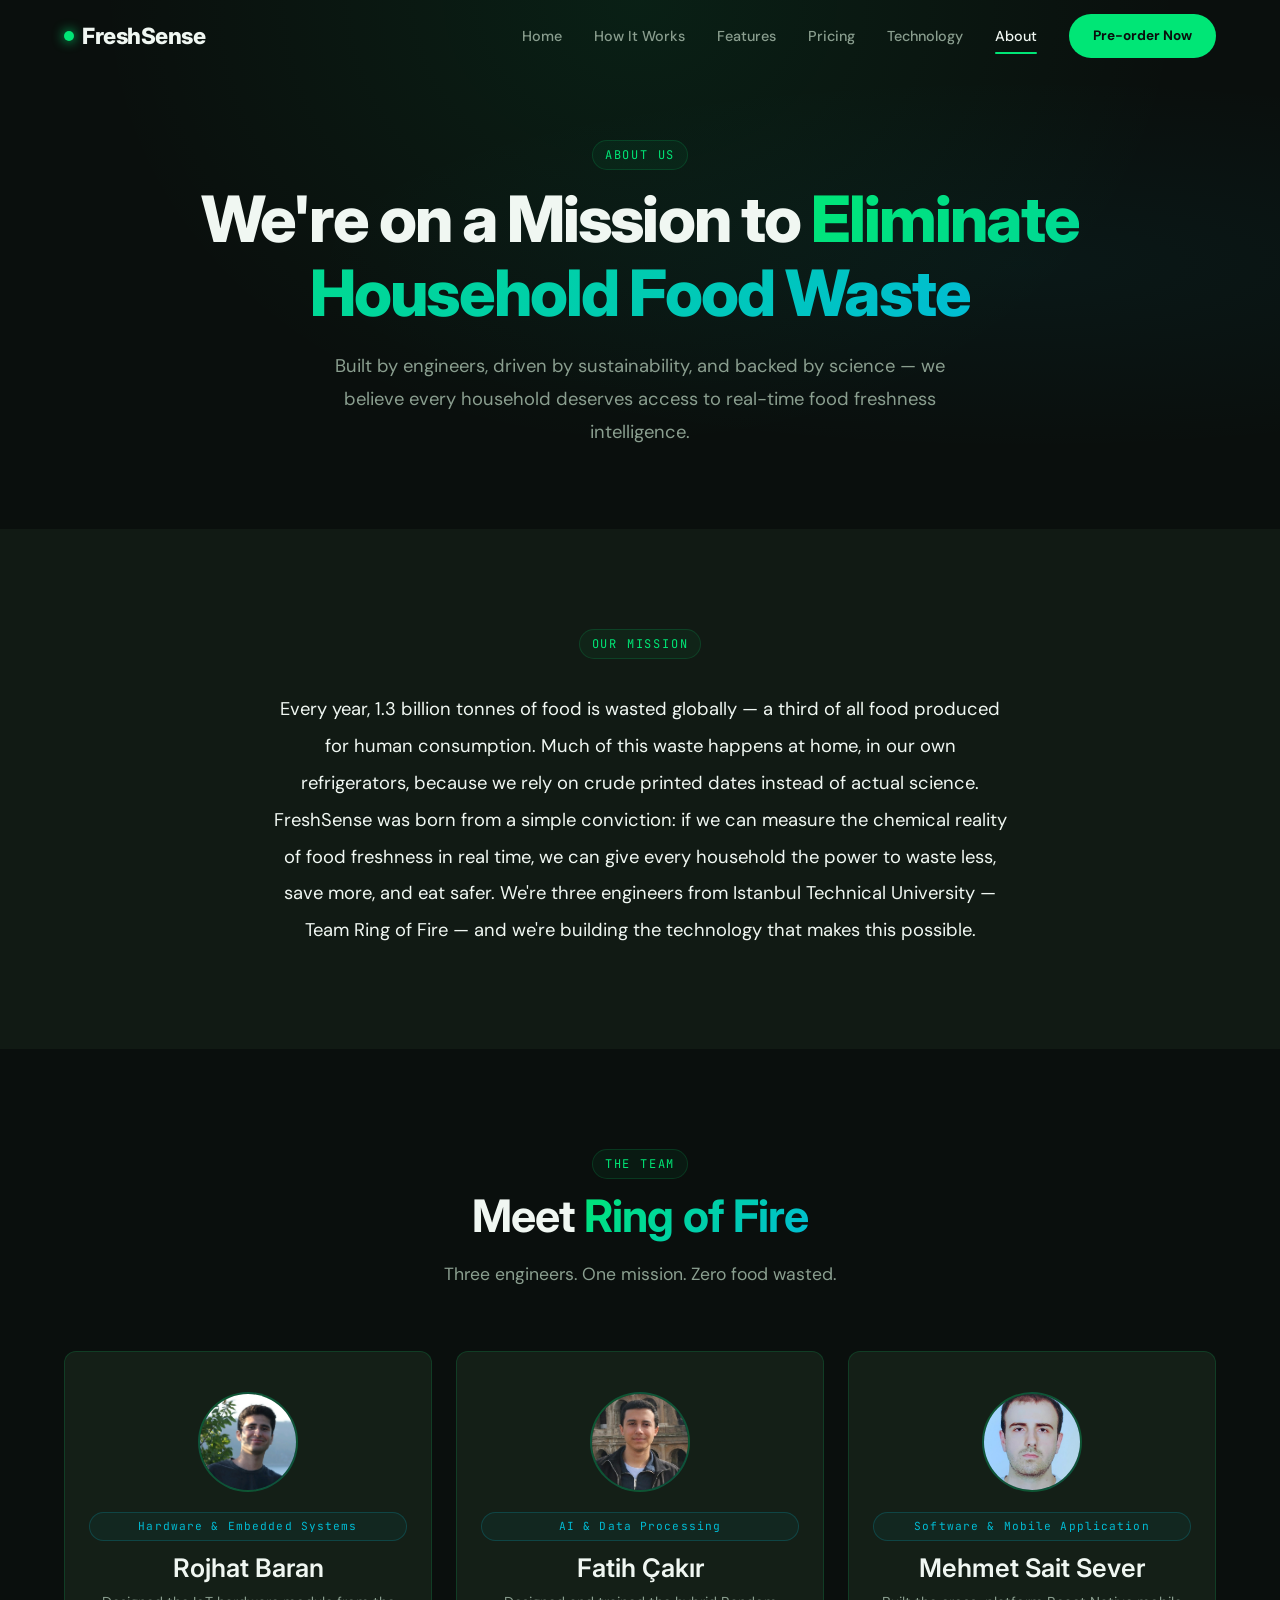
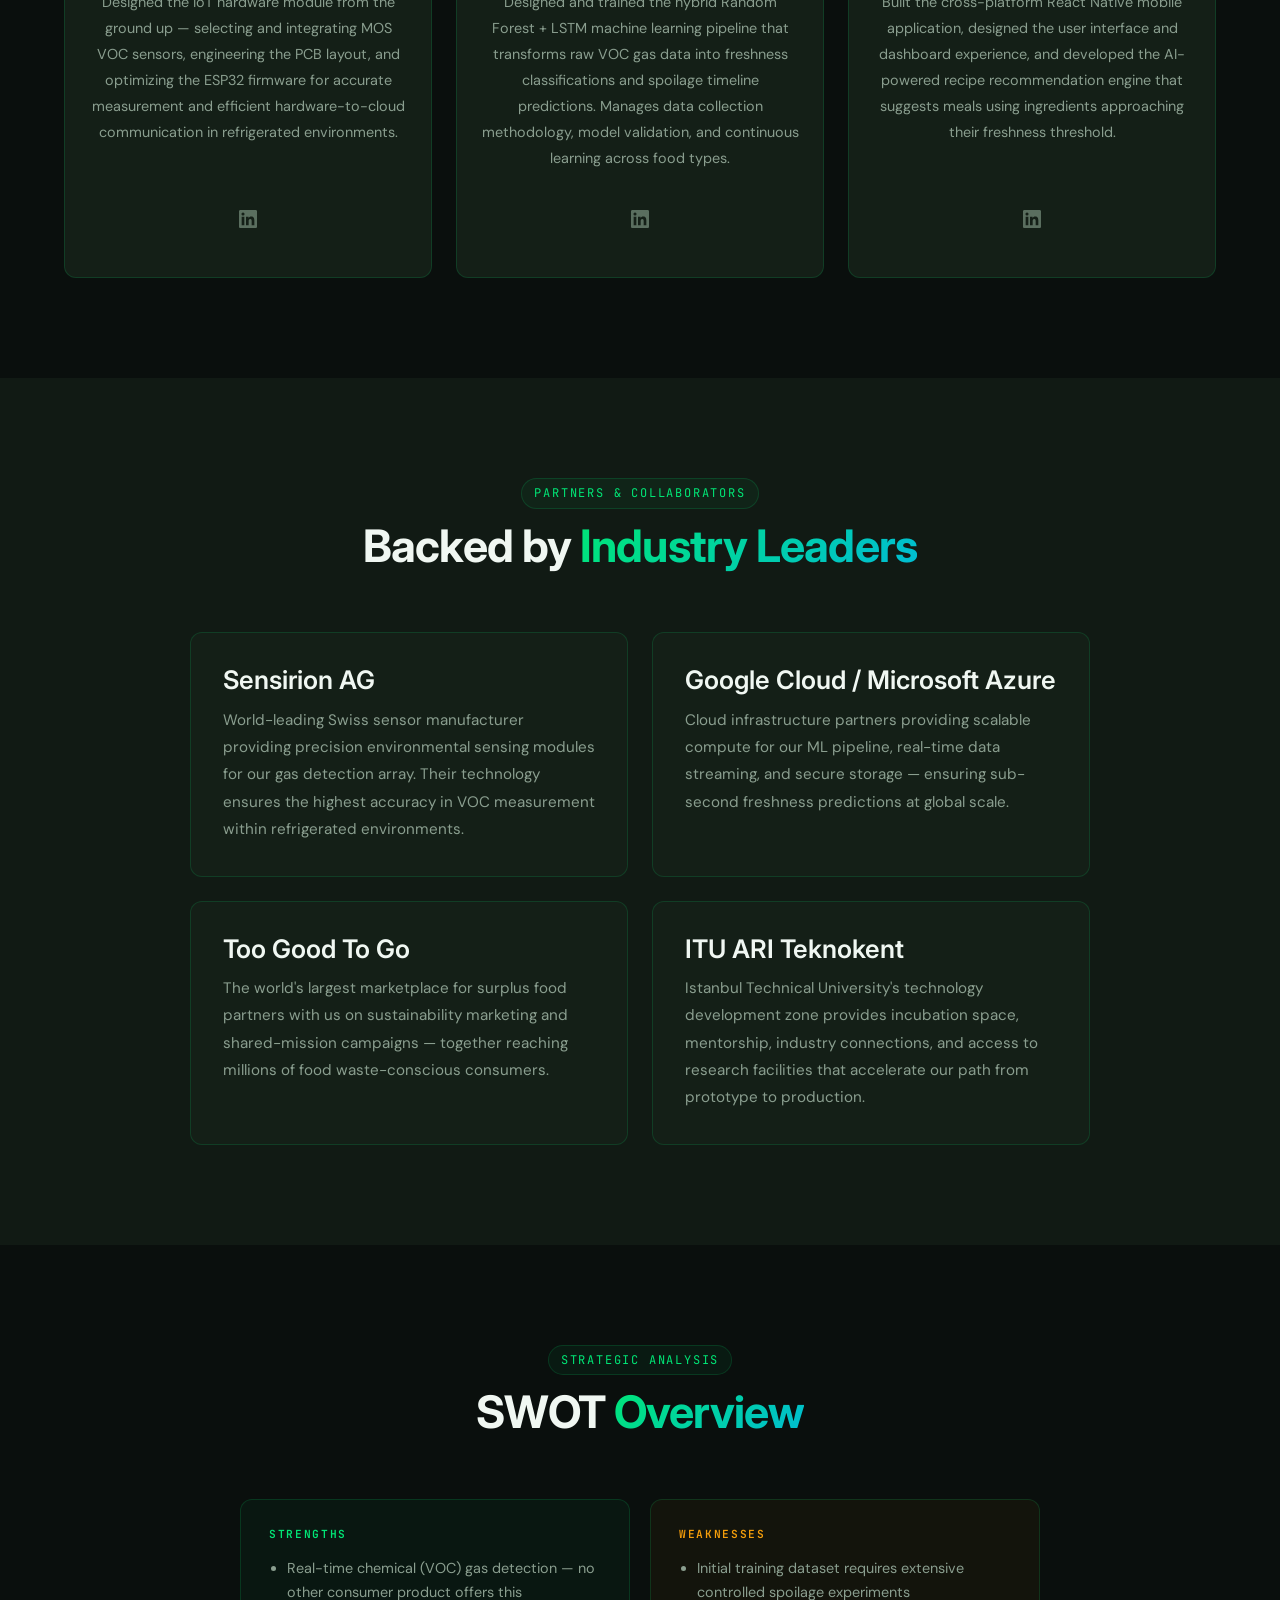
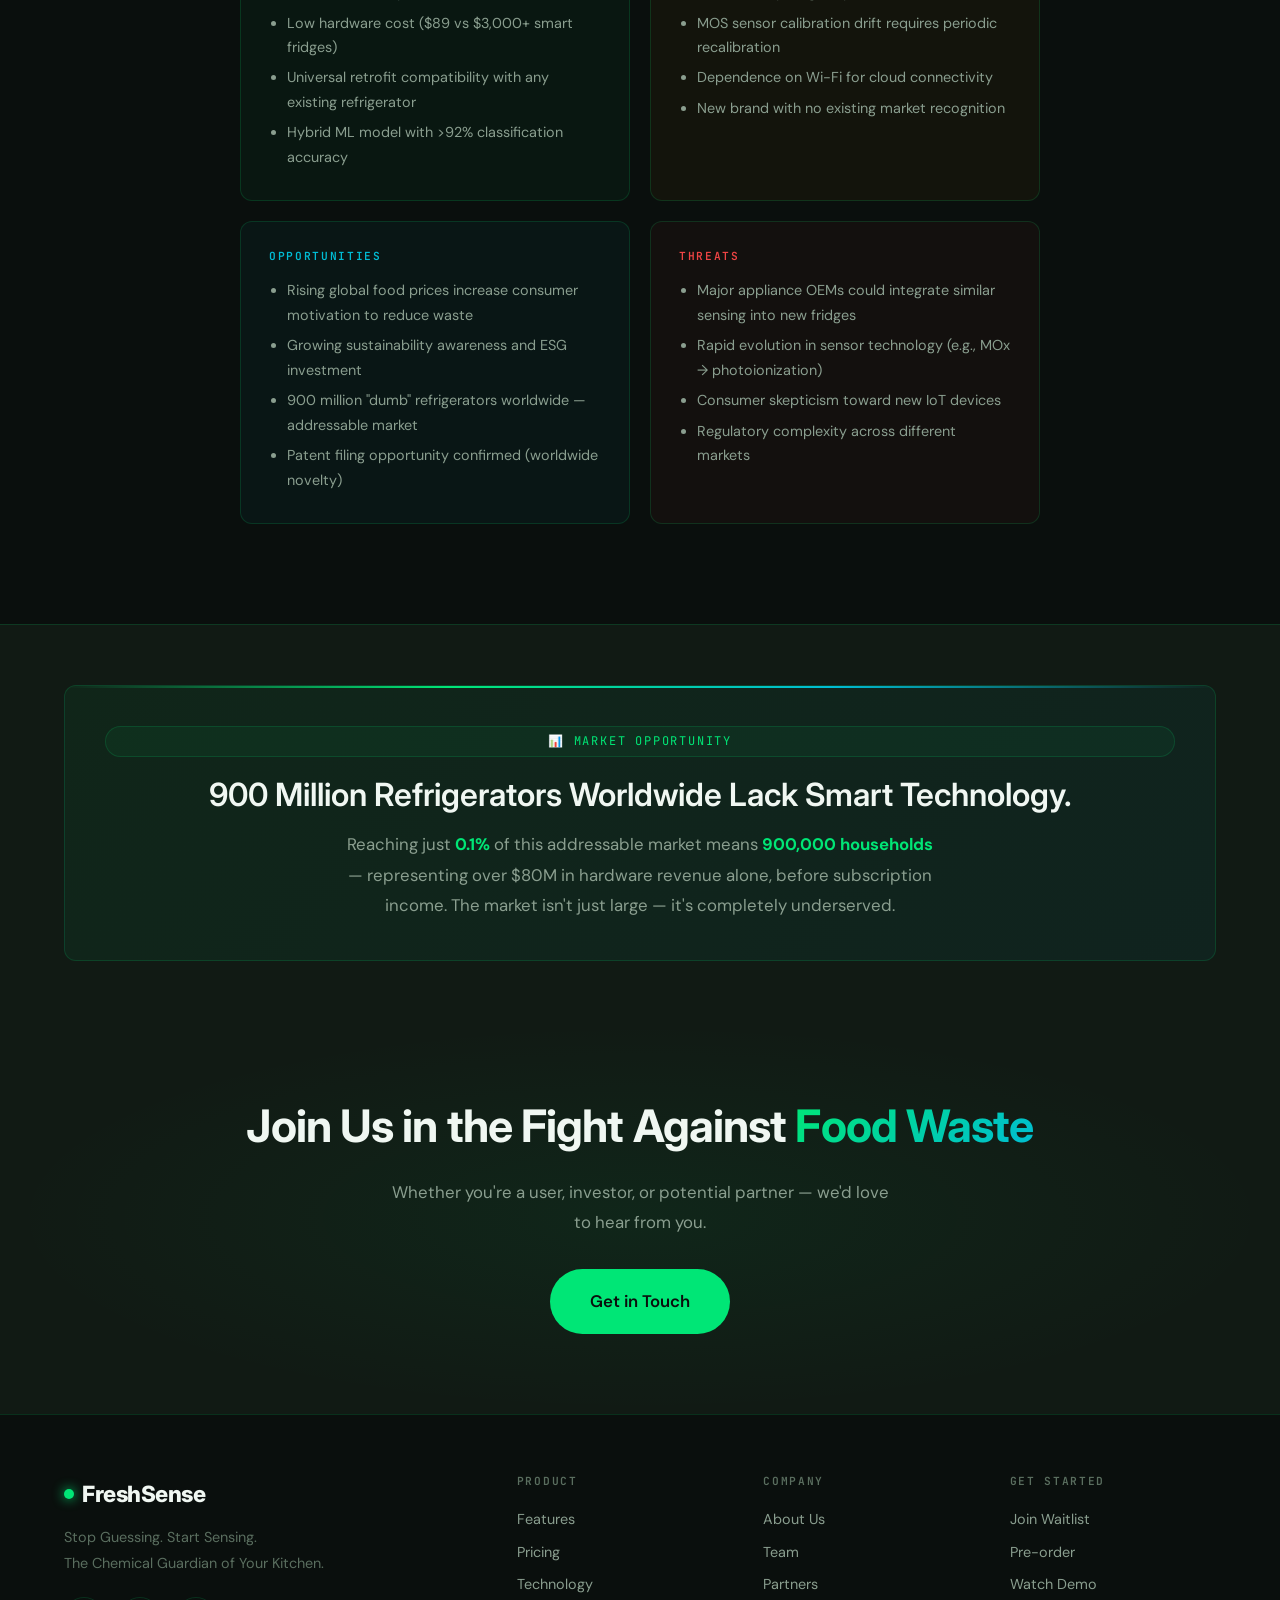
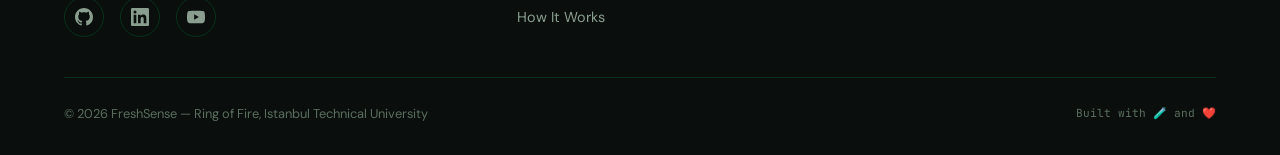
==== about.html @ cb66f766 "Initial commit: FreshSense production website" ====
<!DOCTYPE html>
<html lang="en">
<head>
  <meta charset="UTF-8">
  <meta name="viewport" content="width=device-width, initial-scale=1.0">
  <title>About — FreshSense</title>
  <meta name="description" content="Meet the Ring of Fire team behind FreshSense at Istanbul Technical University. Our mission: eliminate household food waste through real-time chemical sensing and AI.">
  <link rel="stylesheet" href="assets/css/styles.css">
</head>
<body>

  <!-- Navbar -->
  <nav class="navbar" id="navbar">
    <div class="container">
      <a href="index.html" class="nav-logo"><span class="logo-dot"></span>FreshSense</a>
      <div class="nav-links" id="navLinks">
        <a href="index.html">Home</a>
        <a href="how-it-works.html">How It Works</a>
        <a href="features.html">Features</a>
        <a href="pricing.html">Pricing</a>
        <a href="technology.html">Technology</a>
        <a href="about.html" class="active">About</a>
        <a href="waitlist.html" class="nav-cta">Pre-order Now</a>
      </div>
      <button class="nav-toggle" id="navToggle" aria-label="Toggle navigation"><span></span><span></span><span></span></button>
    </div>
  </nav>
  <div class="nav-overlay" id="navOverlay"></div>

  <!-- Page Hero -->
  <section class="page-hero">
    <div class="container">
      <span class="section-label">About Us</span>
      <h1>We're on a Mission to <span class="text-gradient">Eliminate Household Food Waste</span></h1>
      <p>Built by engineers, driven by sustainability, and backed by science — we believe every household deserves access to real-time food freshness intelligence.</p>
    </div>
  </section>

  <!-- Mission -->
  <section class="section" style="background:var(--bg-secondary);">
    <div class="container">
      <div class="reveal" style="max-width:740px;margin:0 auto;text-align:center;">
        <span class="section-label">Our Mission</span>
        <p style="font-size:1.15rem;margin-top:20px;color:var(--text-primary);line-height:2;">Every year, 1.3 billion tonnes of food is wasted globally — a third of all food produced for human consumption. Much of this waste happens at home, in our own refrigerators, because we rely on crude printed dates instead of actual science. FreshSense was born from a simple conviction: if we can measure the chemical reality of food freshness in real time, we can give every household the power to waste less, save more, and eat safer. We're three engineers from Istanbul Technical University — Team Ring of Fire — and we're building the technology that makes this possible.</p>
      </div>
    </div>
  </section>

  <!-- Team -->
  <section class="section" id="team">
    <div class="container">
      <div class="section-header reveal">
        <span class="section-label">The Team</span>
        <h2>Meet <span class="text-gradient">Ring of Fire</span></h2>
        <p>Three engineers. One mission. Zero food wasted.</p>
      </div>
      <div class="grid-3">
        <div class="card team-card reveal reveal-delay-1">
          <img src="assets/images/rojhat.png" alt="Rojhat Baran" class="team-avatar">
          <span class="team-role">Hardware & Embedded Systems</span>
          <h3>Rojhat Baran</h3>
          <p>Designed the IoT hardware module from the ground up — selecting and integrating MOS VOC sensors, engineering the PCB layout, and optimizing the ESP32 firmware for accurate measurement and efficient hardware-to-cloud communication in refrigerated environments.</p>
          <div class="team-social">
            <a href="https://www.linkedin.com/in/rojhat-baran" target="_blank" rel="noopener" aria-label="LinkedIn">
              <svg width="18" height="18" viewBox="0 0 24 24" fill="currentColor"><path d="M20.447 20.452h-3.554v-5.569c0-1.328-.027-3.037-1.852-3.037-1.853 0-2.136 1.445-2.136 2.939v5.667H9.351V9h3.414v1.561h.046c.477-.9 1.637-1.85 3.37-1.85 3.601 0 4.267 2.37 4.267 5.455v6.286zM5.337 7.433a2.062 2.062 0 01-2.063-2.065 2.064 2.064 0 112.063 2.065zm1.782 13.019H3.555V9h3.564v11.452zM22.225 0H1.771C.792 0 0 .774 0 1.729v20.542C0 23.227.792 24 1.771 24h20.451C23.2 24 24 23.227 24 22.271V1.729C24 .774 23.2 0 22.222 0h.003z"/></svg>
            </a>
          </div>
        </div>
        <div class="card team-card reveal reveal-delay-3">
          <img src="assets/images/fatih.png" alt="Fatih Çakır" class="team-avatar">
          <span class="team-role">AI & Data Processing</span>
          <h3>Fatih Çakır</h3>
          <p>Designed and trained the hybrid Random Forest + LSTM machine learning pipeline that transforms raw VOC gas data into freshness classifications and spoilage timeline predictions. Manages data collection methodology, model validation, and continuous learning across food types.</p>
          <div class="team-social">
            <a href="https://www.linkedin.com/in/cakir-fatih" target="_blank" rel="noopener" aria-label="LinkedIn">
              <svg width="18" height="18" viewBox="0 0 24 24" fill="currentColor"><path d="M20.447 20.452h-3.554v-5.569c0-1.328-.027-3.037-1.852-3.037-1.853 0-2.136 1.445-2.136 2.939v5.667H9.351V9h3.414v1.561h.046c.477-.9 1.637-1.85 3.37-1.85 3.601 0 4.267 2.37 4.267 5.455v6.286zM5.337 7.433a2.062 2.062 0 01-2.063-2.065 2.064 2.064 0 112.063 2.065zm1.782 13.019H3.555V9h3.564v11.452zM22.225 0H1.771C.792 0 0 .774 0 1.729v20.542C0 23.227.792 24 1.771 24h20.451C23.2 24 24 23.227 24 22.271V1.729C24 .774 23.2 0 22.222 0h.003z"/></svg>
            </a>
          </div>
        </div>
        <div class="card team-card reveal reveal-delay-5">
          <img src="assets/images/sait.jpeg" alt="Mehmet Sait Sever" class="team-avatar">
          <span class="team-role">Software & Mobile Application</span>
          <h3>Mehmet Sait Sever</h3>
          <p>Built the cross-platform React Native mobile application, designed the user interface and dashboard experience, and developed the AI-powered recipe recommendation engine that suggests meals using ingredients approaching their freshness threshold.</p>
          <div class="team-social">
            <a href="https://www.linkedin.com/in/mssever" target="_blank" rel="noopener" aria-label="LinkedIn">
              <svg width="18" height="18" viewBox="0 0 24 24" fill="currentColor"><path d="M20.447 20.452h-3.554v-5.569c0-1.328-.027-3.037-1.852-3.037-1.853 0-2.136 1.445-2.136 2.939v5.667H9.351V9h3.414v1.561h.046c.477-.9 1.637-1.85 3.37-1.85 3.601 0 4.267 2.37 4.267 5.455v6.286zM5.337 7.433a2.062 2.062 0 01-2.063-2.065 2.064 2.064 0 112.063 2.065zm1.782 13.019H3.555V9h3.564v11.452zM22.225 0H1.771C.792 0 0 .774 0 1.729v20.542C0 23.227.792 24 1.771 24h20.451C23.2 24 24 23.227 24 22.271V1.729C24 .774 23.2 0 22.222 0h.003z"/></svg>
            </a>
          </div>
        </div>
      </div>
    </div>
  </section>

  <!-- Partners -->
  <section class="section" style="background:var(--bg-secondary);" id="partners">
    <div class="container">
      <div class="section-header reveal">
        <span class="section-label">Partners & Collaborators</span>
        <h2>Backed by <span class="text-gradient">Industry Leaders</span></h2>
      </div>
      <div class="grid-2" style="max-width:900px;margin:0 auto;">
        <div class="card reveal reveal-delay-1">
          <h3>Sensirion AG</h3>
          <p>World-leading Swiss sensor manufacturer providing precision environmental sensing modules for our gas detection array. Their technology ensures the highest accuracy in VOC measurement within refrigerated environments.</p>
        </div>
        <div class="card reveal reveal-delay-2">
          <h3>Google Cloud / Microsoft Azure</h3>
          <p>Cloud infrastructure partners providing scalable compute for our ML pipeline, real-time data streaming, and secure storage — ensuring sub-second freshness predictions at global scale.</p>
        </div>
        <div class="card reveal reveal-delay-3">
          <h3>Too Good To Go</h3>
          <p>The world's largest marketplace for surplus food partners with us on sustainability marketing and shared-mission campaigns — together reaching millions of food waste-conscious consumers.</p>
        </div>
        <div class="card reveal reveal-delay-4">
          <h3>ITU ARI Teknokent</h3>
          <p>Istanbul Technical University's technology development zone provides incubation space, mentorship, industry connections, and access to research facilities that accelerate our path from prototype to production.</p>
        </div>
      </div>
    </div>
  </section>

  <!-- SWOT -->
  <section class="section" id="swot">
    <div class="container">
      <div class="section-header reveal">
        <span class="section-label">Strategic Analysis</span>
        <h2>SWOT <span class="text-gradient">Overview</span></h2>
      </div>
      <div class="swot-grid reveal">
        <div class="swot-cell strength">
          <h4>Strengths</h4>
          <ul>
            <li>Real-time chemical (VOC) gas detection — no other consumer product offers this</li>
            <li>Low hardware cost ($89 vs $3,000+ smart fridges)</li>
            <li>Universal retrofit compatibility with any existing refrigerator</li>
            <li>Hybrid ML model with >92% classification accuracy</li>
          </ul>
        </div>
        <div class="swot-cell weakness">
          <h4>Weaknesses</h4>
          <ul>
            <li>Initial training dataset requires extensive controlled spoilage experiments</li>
            <li>MOS sensor calibration drift requires periodic recalibration</li>
            <li>Dependence on Wi-Fi for cloud connectivity</li>
            <li>New brand with no existing market recognition</li>
          </ul>
        </div>
        <div class="swot-cell opportunity">
          <h4>Opportunities</h4>
          <ul>
            <li>Rising global food prices increase consumer motivation to reduce waste</li>
            <li>Growing sustainability awareness and ESG investment</li>
            <li>900 million "dumb" refrigerators worldwide — addressable market</li>
            <li>Patent filing opportunity confirmed (worldwide novelty)</li>
          </ul>
        </div>
        <div class="swot-cell threat">
          <h4>Threats</h4>
          <ul>
            <li>Major appliance OEMs could integrate similar sensing into new fridges</li>
            <li>Rapid evolution in sensor technology (e.g., MOx → photoionization)</li>
            <li>Consumer skepticism toward new IoT devices</li>
            <li>Regulatory complexity across different markets</li>
          </ul>
        </div>
      </div>
    </div>
  </section>

  <!-- Market Opportunity -->
  <section class="section-sm" style="background:var(--bg-secondary);border-top:1px solid var(--border);">
    <div class="container">
      <div class="callout-block reveal">
        <span class="section-label" style="margin-bottom:20px;display:block;">📊 Market Opportunity</span>
        <h3 style="font-size:clamp(1.4rem,2.5vw,2rem);">900 Million Refrigerators Worldwide Lack Smart Technology.</h3>
        <p style="max-width:600px;margin:16px auto 0;font-size:1.05rem;">Reaching just <strong style="color:var(--accent-primary);">0.1%</strong> of this addressable market means <strong style="color:var(--accent-primary);">900,000 households</strong> — representing over $80M in hardware revenue alone, before subscription income. The market isn't just large — it's completely underserved.</p>
      </div>
    </div>
  </section>

  <!-- CTA -->
  <section class="cta-banner">
    <div class="container reveal">
      <h2>Join Us in the Fight Against <span class="text-gradient">Food Waste</span></h2>
      <p style="max-width:500px;margin:0 auto 32px;">Whether you're a user, investor, or potential partner — we'd love to hear from you.</p>
      <a href="waitlist.html" class="btn btn-primary btn-lg">Get in Touch</a>
    </div>
  </section>

  <!-- Footer -->
  <footer class="footer">
    <div class="container">
      <div class="footer-grid">
        <div class="footer-brand">
          <a href="index.html" class="nav-logo"><span class="logo-dot"></span>FreshSense</a>
          <p>Stop Guessing. Start Sensing.<br>The Chemical Guardian of Your Kitchen.</p>
          <div class="footer-socials">
            <a href="https://github.com/mss1091/freshsense" target="_blank" rel="noopener" aria-label="GitHub"><svg width="18" height="18" viewBox="0 0 24 24" fill="currentColor"><path d="M12 0C5.37 0 0 5.37 0 12c0 5.31 3.435 9.795 8.205 11.385.6.105.825-.255.825-.57 0-.285-.015-1.23-.015-2.235-3.015.555-3.795-.735-4.035-1.41-.135-.345-.72-1.41-1.23-1.695-.42-.225-1.02-.78-.015-.795.945-.015 1.62.87 1.845 1.23 1.08 1.815 2.805 1.305 3.495.99.105-.78.42-1.305.765-1.605-2.67-.3-5.46-1.335-5.46-5.925 0-1.305.465-2.385 1.23-3.225-.12-.3-.54-1.53.12-3.18 0 0 1.005-.315 3.3 1.23.96-.27 1.98-.405 3-.405s2.04.135 3 .405c2.295-1.56 3.3-1.23 3.3-1.23.66 1.65.24 2.88.12 3.18.765.84 1.23 1.905 1.23 3.225 0 4.605-2.805 5.625-5.475 5.925.435.375.81 1.095.81 2.22 0 1.605-.015 2.895-.015 3.3 0 .315.225.69.825.57A12.02 12.02 0 0024 12c0-6.63-5.37-12-12-12z"/></svg></a>
            <a href="https://www.linkedin.com/in/mssever" target="_blank" rel="noopener" aria-label="LinkedIn"><svg width="18" height="18" viewBox="0 0 24 24" fill="currentColor"><path d="M20.447 20.452h-3.554v-5.569c0-1.328-.027-3.037-1.852-3.037-1.853 0-2.136 1.445-2.136 2.939v5.667H9.351V9h3.414v1.561h.046c.477-.9 1.637-1.85 3.37-1.85 3.601 0 4.267 2.37 4.267 5.455v6.286zM5.337 7.433a2.062 2.062 0 01-2.063-2.065 2.064 2.064 0 112.063 2.065zm1.782 13.019H3.555V9h3.564v11.452zM22.225 0H1.771C.792 0 0 .774 0 1.729v20.542C0 23.227.792 24 1.771 24h20.451C23.2 24 24 23.227 24 22.271V1.729C24 .774 23.2 0 22.222 0h.003z"/></svg></a>
            <a href="https://youtu.be/FWKUDwyPlBI" target="_blank" rel="noopener" aria-label="YouTube"><svg width="18" height="18" viewBox="0 0 24 24" fill="currentColor"><path d="M23.498 6.186a3.016 3.016 0 00-2.122-2.136C19.505 3.545 12 3.545 12 3.545s-7.505 0-9.377.505A3.017 3.017 0 00.502 6.186C0 8.07 0 12 0 12s0 3.93.502 5.814a3.016 3.016 0 002.122 2.136c1.871.505 9.376.505 9.376.505s7.505 0 9.377-.505a3.015 3.015 0 002.122-2.136C24 15.93 24 12 24 12s0-3.93-.502-5.814zM9.545 15.568V8.432L15.818 12l-6.273 3.568z"/></svg></a>
          </div>
        </div>
        <div class="footer-col"><h4>Product</h4><a href="features.html">Features</a><a href="pricing.html">Pricing</a><a href="technology.html">Technology</a><a href="how-it-works.html">How It Works</a></div>
        <div class="footer-col"><h4>Company</h4><a href="about.html">About Us</a><a href="about.html#team">Team</a><a href="about.html#partners">Partners</a></div>
        <div class="footer-col"><h4>Get Started</h4><a href="waitlist.html">Join Waitlist</a><a href="pricing.html">Pre-order</a><a href="https://youtu.be/FWKUDwyPlBI" target="_blank" rel="noopener">Watch Demo</a></div>
      </div>
      <div class="footer-bottom">
        <p>&copy; 2026 FreshSense — Ring of Fire, Istanbul Technical University</p>
        <p class="mono" style="font-size:0.7rem;color:var(--text-dim);">Built with 🧪 and ❤️</p>
      </div>
    </div>
  </footer>

  <script>
    const navbar = document.getElementById('navbar');
    window.addEventListener('scroll', () => navbar.classList.toggle('scrolled', window.scrollY > 50));
    const navToggle = document.getElementById('navToggle');
    const navLinks = document.getElementById('navLinks');
    const navOverlay = document.getElementById('navOverlay');
    navToggle.addEventListener('click', () => { navToggle.classList.toggle('open'); navLinks.classList.toggle('open'); navOverlay.classList.toggle('active'); });
    navOverlay.addEventListener('click', () => { navToggle.classList.remove('open'); navLinks.classList.remove('open'); navOverlay.classList.remove('active'); });
    const revealElements = document.querySelectorAll('.reveal');
    const revealObserver = new IntersectionObserver((entries) => { entries.forEach(entry => { if (entry.isIntersecting) entry.target.classList.add('visible'); }); }, { threshold: 0.1, rootMargin: '0px 0px -40px 0px' });
    revealElements.forEach(el => revealObserver.observe(el));
  </script>

</body>
</html>
---- assets/css/styles.css ----
/* ============================================
   FreshSense Design System — styles.css
   "Stop Guessing. Start Sensing."
   ============================================ */

/* --- Google Fonts --- */
@import url('https://fonts.googleapis.com/css2?family=Inter:wght@400;500;600;700;800&family=DM+Sans:ital,opsz,wght@0,9..40,300;0,9..40,400;0,9..40,500;0,9..40,600;0,9..40,700;1,9..40,400&family=JetBrains+Mono:wght@400;500;700&display=swap');

/* --- CSS Variables --- */
:root {
  --bg-primary: #0a0f0d;
  --bg-secondary: #111a14;
  --bg-card: #141f17;
  --bg-card-hover: #1a2a1f;
  --accent-primary: #00e676;
  --accent-secondary: #00bcd4;
  --accent-primary-rgb: 0, 230, 118;
  --accent-secondary-rgb: 0, 188, 212;
  --text-primary: #f0f7f2;
  --text-secondary: #8a9e8f;
  --text-dim: #5a6e5f;
  --border: rgba(0, 230, 118, 0.15);
  --border-strong: rgba(0, 230, 118, 0.3);
  --glow-primary: rgba(0, 230, 118, 0.1);
  --glow-strong: rgba(0, 230, 118, 0.25);
  --font-display: 'Inter', sans-serif;
  --font-body: 'DM Sans', sans-serif;
  --font-mono: 'JetBrains Mono', monospace;
  --radius-sm: 8px;
  --radius-md: 12px;
  --radius-lg: 20px;
  --radius-pill: 50px;
  --transition-fast: 0.2s ease;
  --transition-base: 0.35s ease;
  --transition-slow: 0.6s ease;
  --max-width: 1200px;
  --nav-height: 72px;
}

/* --- Reset & Base --- */
*, *::before, *::after {
  margin: 0;
  padding: 0;
  box-sizing: border-box;
}

html {
  scroll-behavior: smooth;
  font-size: 16px;
  -webkit-font-smoothing: antialiased;
  -moz-osx-font-smoothing: grayscale;
}

body {
  font-family: var(--font-body);
  background-color: var(--bg-primary);
  color: var(--text-primary);
  line-height: 1.7;
  overflow-x: hidden;
}

a {
  color: var(--accent-primary);
  text-decoration: none;
  transition: color var(--transition-fast);
}

a:hover {
  color: var(--accent-secondary);
}

img {
  max-width: 100%;
  height: auto;
  display: block;
}

ul, ol {
  list-style: none;
}

/* --- Typography --- */
h1, h2, h3, h4, h5, h6 {
  font-family: var(--font-display);
  font-weight: 700;
  line-height: 1.15;
  color: var(--text-primary);
}

h1 {
  font-size: clamp(2.4rem, 5vw, 4.2rem);
  font-weight: 800;
  letter-spacing: -0.03em;
}

h2 {
  font-size: clamp(1.8rem, 3.5vw, 3rem);
  font-weight: 700;
  letter-spacing: -0.02em;
}

h3 {
  font-size: clamp(1.2rem, 2vw, 1.6rem);
  font-weight: 600;
}

h4 {
  font-size: 1.1rem;
  font-weight: 600;
}

p {
  color: var(--text-secondary);
  font-size: 1.05rem;
  line-height: 1.8;
}

.mono {
  font-family: var(--font-mono);
}

.text-accent {
  color: var(--accent-primary);
}

.text-cyan {
  color: var(--accent-secondary);
}

.text-gradient {
  background: linear-gradient(135deg, var(--accent-primary), var(--accent-secondary));
  -webkit-background-clip: text;
  -webkit-text-fill-color: transparent;
  background-clip: text;
}

/* --- Layout --- */
.container {
  width: 100%;
  max-width: var(--max-width);
  margin: 0 auto;
  padding: 0 24px;
}

.section {
  padding: 100px 0;
  position: relative;
}

.section-sm {
  padding: 60px 0;
}

.section-header {
  text-align: center;
  margin-bottom: 60px;
}

.section-header h2 {
  margin-bottom: 16px;
}

.section-header p {
  max-width: 640px;
  margin: 0 auto;
  font-size: 1.1rem;
}

.section-label {
  display: inline-block;
  font-family: var(--font-mono);
  font-size: 0.75rem;
  letter-spacing: 0.15em;
  text-transform: uppercase;
  color: var(--accent-primary);
  margin-bottom: 12px;
  padding: 4px 12px;
  border: 1px solid var(--border);
  border-radius: var(--radius-pill);
  background: rgba(0, 230, 118, 0.05);
}

/* --- Diagonal Section Divider --- */
.section-divider {
  position: relative;
  overflow: hidden;
}

.section-divider::before {
  content: '';
  position: absolute;
  top: -1px;
  left: 0;
  width: 100%;
  height: 80px;
  background: var(--bg-primary);
  clip-path: polygon(0 0, 100% 0, 100% 30%, 0 100%);
  z-index: 1;
}

/* --- Navbar --- */
.navbar {
  position: fixed;
  top: 0;
  left: 0;
  right: 0;
  height: var(--nav-height);
  z-index: 1000;
  transition: background var(--transition-base), box-shadow var(--transition-base);
  background: transparent;
}

.navbar.scrolled {
  background: rgba(10, 15, 13, 0.85);
  backdrop-filter: blur(20px);
  -webkit-backdrop-filter: blur(20px);
  box-shadow: 0 1px 0 var(--border);
}

.navbar .container {
  display: flex;
  align-items: center;
  justify-content: space-between;
  height: 100%;
}

.nav-logo {
  font-family: var(--font-display);
  font-size: 1.4rem;
  font-weight: 800;
  color: var(--text-primary);
  letter-spacing: -0.02em;
  display: flex;
  align-items: center;
  gap: 8px;
}

.nav-logo .logo-dot {
  width: 10px;
  height: 10px;
  border-radius: 50%;
  background: var(--accent-primary);
  box-shadow: 0 0 12px var(--accent-primary);
  animation: pulse-dot 2s ease-in-out infinite;
}

@keyframes pulse-dot {
  0%, 100% { box-shadow: 0 0 8px var(--accent-primary); }
  50% { box-shadow: 0 0 20px var(--accent-primary), 0 0 40px rgba(0,230,118,0.3); }
}

.nav-links {
  display: flex;
  align-items: center;
  gap: 32px;
}

.nav-links a {
  font-size: 0.9rem;
  font-weight: 500;
  color: var(--text-secondary);
  position: relative;
  padding: 4px 0;
  transition: color var(--transition-fast);
}

.nav-links a:hover,
.nav-links a.active {
  color: var(--text-primary);
}

.nav-links a.active::after {
  content: '';
  position: absolute;
  bottom: -2px;
  left: 0;
  width: 100%;
  height: 2px;
  background: var(--accent-primary);
  border-radius: 1px;
}

.nav-links a.nav-cta.active::after {
  display: none;
}

.nav-cta {
  display: inline-flex !important;
  align-items: center;
  gap: 6px;
  padding: 10px 24px !important;
  background: var(--accent-primary) !important;
  color: var(--bg-primary) !important;
  font-weight: 700 !important;
  font-size: 0.85rem !important;
  border-radius: var(--radius-pill);
  transition: box-shadow var(--transition-base), transform var(--transition-fast) !important;
}

.nav-cta:hover {
  box-shadow: 0 0 25px rgba(0,230,118,0.4);
  transform: translateY(-1px);
  color: var(--bg-primary) !important;
}

/* Mobile Nav Toggle */
.nav-toggle {
  display: none;
  flex-direction: column;
  gap: 5px;
  cursor: pointer;
  background: none;
  border: none;
  padding: 4px;
  z-index: 1001;
}

.nav-toggle span {
  display: block;
  width: 24px;
  height: 2px;
  background: var(--text-primary);
  border-radius: 2px;
  transition: transform var(--transition-fast), opacity var(--transition-fast);
}

.nav-toggle.open span:nth-child(1) {
  transform: rotate(45deg) translate(5px, 5px);
}

.nav-toggle.open span:nth-child(2) {
  opacity: 0;
}

.nav-toggle.open span:nth-child(3) {
  transform: rotate(-45deg) translate(5px, -5px);
}

/* --- Buttons --- */
.btn {
  display: inline-flex;
  align-items: center;
  justify-content: center;
  gap: 8px;
  padding: 14px 32px;
  font-family: var(--font-body);
  font-size: 0.95rem;
  font-weight: 600;
  border-radius: var(--radius-pill);
  border: none;
  cursor: pointer;
  transition: all var(--transition-base);
  text-decoration: none;
  white-space: nowrap;
}

.btn-primary {
  background: var(--accent-primary);
  color: var(--bg-primary);
}

.btn-primary:hover {
  box-shadow: 0 0 30px rgba(0,230,118,0.4), 0 4px 20px rgba(0,0,0,0.3);
  transform: translateY(-2px);
  color: var(--bg-primary);
}

.btn-secondary {
  background: transparent;
  color: var(--text-primary);
  border: 1px solid var(--border-strong);
}

.btn-secondary:hover {
  border-color: var(--accent-primary);
  box-shadow: 0 0 20px var(--glow-primary);
  color: var(--accent-primary);
}

.btn-ghost {
  background: transparent;
  color: var(--accent-primary);
  padding: 10px 20px;
}

.btn-ghost:hover {
  background: rgba(0,230,118,0.08);
}

.btn-sm {
  padding: 10px 22px;
  font-size: 0.85rem;
}

.btn-lg {
  padding: 18px 40px;
  font-size: 1.05rem;
}

/* --- Cards --- */
.card {
  background: var(--bg-card);
  border: 1px solid var(--border);
  border-radius: var(--radius-md);
  padding: 32px;
  transition: all var(--transition-base);
  position: relative;
  overflow: hidden;
}

.card:hover {
  border-color: var(--border-strong);
  box-shadow: 0 0 30px var(--glow-primary);
  transform: translateY(-4px);
}

.card-icon {
  width: 56px;
  height: 56px;
  border-radius: var(--radius-sm);
  background: rgba(0,230,118,0.08);
  border: 1px solid var(--border);
  display: flex;
  align-items: center;
  justify-content: center;
  margin-bottom: 20px;
  font-size: 1.5rem;
}

.card h3 {
  margin-bottom: 12px;
}

.card p {
  font-size: 0.95rem;
}

/* --- Grid Layouts --- */
.grid-2 {
  display: grid;
  grid-template-columns: repeat(2, 1fr);
  gap: 24px;
}

.grid-3 {
  display: grid;
  grid-template-columns: repeat(3, 1fr);
  gap: 24px;
}

.grid-4 {
  display: grid;
  grid-template-columns: repeat(4, 1fr);
  gap: 24px;
}

/* --- Hero Section (shared base) --- */
.page-hero {
  min-height: 50vh;
  display: flex;
  align-items: center;
  justify-content: center;
  text-align: center;
  padding: 140px 24px 80px;
  position: relative;
  overflow: hidden;
}

.page-hero::before {
  content: '';
  position: absolute;
  top: 0;
  left: 0;
  width: 100%;
  height: 100%;
  background: radial-gradient(ellipse at 50% 0%, rgba(0,230,118,0.08) 0%, transparent 60%),
              radial-gradient(ellipse at 80% 50%, rgba(0,188,212,0.05) 0%, transparent 50%);
  pointer-events: none;
}

.page-hero .container {
  position: relative;
  z-index: 2;
}

.page-hero h1 {
  margin-bottom: 20px;
}

.page-hero p {
  font-size: 1.15rem;
  max-width: 640px;
  margin: 0 auto;
}

/* --- Home Hero (special) --- */
.home-hero {
  min-height: 100vh;
  padding-top: var(--nav-height);
}

.home-hero .hero-content {
  max-width: 800px;
  margin: 0 auto;
  text-align: center;
  position: relative;
  z-index: 2;
}

.home-hero h1 {
  margin-bottom: 24px;
}

.home-hero .hero-sub {
  font-size: 1.2rem;
  margin-bottom: 40px;
  max-width: 600px;
  margin-left: auto;
  margin-right: auto;
}

.hero-buttons {
  display: flex;
  gap: 16px;
  justify-content: center;
  flex-wrap: wrap;
}

/* Hero animated mesh background */
.hero-bg {
  position: absolute;
  top: 0;
  left: 0;
  width: 100%;
  height: 100%;
  z-index: 0;
  overflow: hidden;
}

.hero-mesh {
  position: absolute;
  width: 100%;
  height: 100%;
  background: 
    radial-gradient(ellipse at 20% 50%, rgba(0,230,118,0.12) 0%, transparent 50%),
    radial-gradient(ellipse at 80% 20%, rgba(0,188,212,0.08) 0%, transparent 40%),
    radial-gradient(ellipse at 50% 80%, rgba(0,230,118,0.06) 0%, transparent 50%);
  animation: meshShift 12s ease-in-out infinite alternate;
}

@keyframes meshShift {
  0% {
    background: 
      radial-gradient(ellipse at 20% 50%, rgba(0,230,118,0.12) 0%, transparent 50%),
      radial-gradient(ellipse at 80% 20%, rgba(0,188,212,0.08) 0%, transparent 40%),
      radial-gradient(ellipse at 50% 80%, rgba(0,230,118,0.06) 0%, transparent 50%);
  }
  33% {
    background: 
      radial-gradient(ellipse at 40% 30%, rgba(0,230,118,0.1) 0%, transparent 50%),
      radial-gradient(ellipse at 70% 60%, rgba(0,188,212,0.1) 0%, transparent 45%),
      radial-gradient(ellipse at 30% 70%, rgba(0,230,118,0.08) 0%, transparent 50%);
  }
  66% {
    background: 
      radial-gradient(ellipse at 60% 40%, rgba(0,230,118,0.08) 0%, transparent 45%),
      radial-gradient(ellipse at 30% 80%, rgba(0,188,212,0.12) 0%, transparent 50%),
      radial-gradient(ellipse at 70% 20%, rgba(0,230,118,0.1) 0%, transparent 50%);
  }
  100% {
    background: 
      radial-gradient(ellipse at 50% 60%, rgba(0,230,118,0.14) 0%, transparent 55%),
      radial-gradient(ellipse at 20% 30%, rgba(0,188,212,0.06) 0%, transparent 40%),
      radial-gradient(ellipse at 80% 70%, rgba(0,230,118,0.07) 0%, transparent 50%);
  }
}

/* Floating particles */
.particle {
  position: absolute;
  border-radius: 50%;
  pointer-events: none;
  opacity: 0;
  animation: floatParticle linear infinite;
}

@keyframes floatParticle {
  0% {
    opacity: 0;
    transform: translateY(100vh) scale(0);
  }
  10% {
    opacity: 0.6;
  }
  90% {
    opacity: 0.6;
  }
  100% {
    opacity: 0;
    transform: translateY(-100px) scale(1);
  }
}

/* --- Fridge SVG Illustration --- */
.hero-visual {
  margin-top: 50px;
  position: relative;
  display: flex;
  justify-content: center;
}

.fridge-illustration {
  position: relative;
  width: 280px;
  height: 380px;
}

.fridge-body {
  width: 240px;
  height: 340px;
  background: linear-gradient(180deg, #1a2e22 0%, #12201a 100%);
  border: 2px solid var(--border-strong);
  border-radius: 16px;
  position: absolute;
  left: 50%;
  top: 50%;
  transform: translate(-50%, -50%);
  overflow: hidden;
}

.fridge-door-line {
  position: absolute;
  width: 100%;
  height: 1px;
  background: var(--border-strong);
  top: 35%;
}

.fridge-handle {
  position: absolute;
  right: 12px;
  width: 4px;
  height: 40px;
  background: var(--text-dim);
  border-radius: 2px;
}

.fridge-handle-top {
  top: 12%;
}

.fridge-handle-bottom {
  top: 50%;
}

.fridge-shelf {
  position: absolute;
  width: 85%;
  height: 2px;
  background: rgba(0,230,118,0.2);
  left: 50%;
  transform: translateX(-50%);
}

.fridge-shelf-1 { top: 50%; }
.fridge-shelf-2 { top: 65%; }
.fridge-shelf-3 { top: 80%; }

.module-glow {
  position: absolute;
  width: 60px;
  height: 20px;
  background: var(--accent-primary);
  border-radius: 4px;
  top: 55%;
  left: 50%;
  transform: translateX(-50%);
  box-shadow: 0 0 30px var(--accent-primary), 0 0 60px rgba(0,230,118,0.3), 0 0 100px rgba(0,230,118,0.1);
  animation: moduleGlow 3s ease-in-out infinite;
}

@keyframes moduleGlow {
  0%, 100% {
    box-shadow: 0 0 20px var(--accent-primary), 0 0 40px rgba(0,230,118,0.2);
    opacity: 0.9;
  }
  50% {
    box-shadow: 0 0 40px var(--accent-primary), 0 0 80px rgba(0,230,118,0.4), 0 0 120px rgba(0,230,118,0.15);
    opacity: 1;
  }
}

.module-label {
  font-family: var(--font-mono);
  font-size: 0.6rem;
  color: var(--accent-primary);
  position: absolute;
  top: calc(55% + 28px);
  left: 50%;
  transform: translateX(-50%);
  white-space: nowrap;
  letter-spacing: 0.1em;
}

/* --- Stat Counters --- */
.stats-strip {
  background: var(--bg-secondary);
  border-top: 1px solid var(--border);
  border-bottom: 1px solid var(--border);
}

.stats-grid {
  display: grid;
  grid-template-columns: repeat(3, 1fr);
  gap: 40px;
  text-align: center;
  padding: 60px 0;
}

.stat-item h3 {
  font-family: var(--font-mono);
  font-size: clamp(2rem, 4vw, 3.2rem);
  color: var(--accent-primary);
  font-weight: 700;
  margin-bottom: 8px;
}

.stat-item p {
  font-size: 0.9rem;
  color: var(--text-secondary);
  max-width: 240px;
  margin: 0 auto;
}

/* --- Steps / How It Works Teaser --- */
.steps-row {
  display: grid;
  grid-template-columns: repeat(3, 1fr);
  gap: 0;
  position: relative;
}

.step-item {
  text-align: center;
  padding: 40px 32px;
  position: relative;
}

.step-item::after {
  content: '→';
  position: absolute;
  right: -12px;
  top: 50%;
  transform: translateY(-50%);
  font-size: 1.5rem;
  color: var(--text-dim);
}

.step-item:last-child::after {
  display: none;
}

.step-number {
  font-family: var(--font-mono);
  font-size: 0.7rem;
  color: var(--accent-primary);
  letter-spacing: 0.15em;
  text-transform: uppercase;
  margin-bottom: 16px;
}

.step-icon {
  width: 72px;
  height: 72px;
  border-radius: 50%;
  background: rgba(0,230,118,0.06);
  border: 1px solid var(--border);
  display: flex;
  align-items: center;
  justify-content: center;
  margin: 0 auto 20px;
  font-size: 1.8rem;
}

.step-item h3 {
  margin-bottom: 8px;
}

.step-item p {
  font-size: 0.9rem;
}

/* --- Social Proof / Quotes --- */
.quote-block {
  text-align: center;
  max-width: 700px;
  margin: 0 auto;
  padding: 40px;
}

.quote-block blockquote {
  font-family: var(--font-display);
  font-size: 1.5rem;
  font-weight: 600;
  color: var(--text-primary);
  line-height: 1.5;
  margin-bottom: 16px;
  position: relative;
}

.quote-block blockquote::before {
  content: '"';
  position: absolute;
  top: -30px;
  left: -20px;
  font-size: 5rem;
  color: var(--accent-primary);
  opacity: 0.2;
  font-family: serif;
  line-height: 1;
}

.quote-block cite {
  font-style: normal;
  font-size: 0.9rem;
  color: var(--text-dim);
}

/* --- Partner Badges --- */
.partner-row {
  display: flex;
  align-items: center;
  justify-content: center;
  gap: 24px;
  flex-wrap: wrap;
  padding: 20px 0;
}

.partner-badge {
  padding: 10px 20px;
  border: 1px solid var(--border);
  border-radius: var(--radius-sm);
  font-family: var(--font-mono);
  font-size: 0.75rem;
  color: var(--text-dim);
  letter-spacing: 0.05em;
  background: rgba(0,230,118,0.03);
  white-space: nowrap;
  transition: all var(--transition-base);
}

.partner-badge:hover {
  border-color: var(--border-strong);
  color: var(--text-secondary);
}

/* --- CTA Banner --- */
.cta-banner {
  background: var(--bg-secondary);
  text-align: center;
  padding: 80px 24px;
  position: relative;
  overflow: hidden;
}

.cta-banner::before {
  content: '';
  position: absolute;
  top: 0;
  left: 0;
  width: 100%;
  height: 100%;
  background: radial-gradient(ellipse at center, rgba(0,230,118,0.06) 0%, transparent 70%);
  pointer-events: none;
}

.cta-banner h2 {
  margin-bottom: 24px;
  position: relative;
  z-index: 1;
}

.cta-banner .btn {
  position: relative;
  z-index: 1;
}

/* --- Footer --- */
.footer {
  background: var(--bg-primary);
  border-top: 1px solid var(--border);
  padding: 60px 0 30px;
}

.footer-grid {
  display: grid;
  grid-template-columns: 2fr 1fr 1fr 1fr;
  gap: 40px;
  margin-bottom: 40px;
}

.footer-brand .nav-logo {
  margin-bottom: 12px;
}

.footer-brand p {
  font-size: 0.9rem;
  color: var(--text-dim);
  max-width: 280px;
}

.footer-col h4 {
  font-family: var(--font-mono);
  font-size: 0.7rem;
  letter-spacing: 0.15em;
  text-transform: uppercase;
  color: var(--text-dim);
  margin-bottom: 16px;
}

.footer-col a {
  display: block;
  padding: 4px 0;
  color: var(--text-secondary);
  font-size: 0.9rem;
}

.footer-col a:hover {
  color: var(--accent-primary);
}

.footer-socials {
  display: flex;
  gap: 16px;
  margin-top: 20px;
}

.footer-socials a {
  width: 40px;
  height: 40px;
  border-radius: 50%;
  border: 1px solid var(--border);
  display: flex;
  align-items: center;
  justify-content: center;
  color: var(--text-secondary);
  font-size: 1rem;
  transition: all var(--transition-base);
}

.footer-socials a:hover {
  border-color: var(--accent-primary);
  color: var(--accent-primary);
  box-shadow: 0 0 15px var(--glow-primary);
}

.footer-bottom {
  border-top: 1px solid var(--border);
  padding-top: 24px;
  display: flex;
  align-items: center;
  justify-content: space-between;
}

.footer-bottom p {
  font-size: 0.8rem;
  color: var(--text-dim);
}

/* --- Accordion --- */
.accordion {
  max-width: 760px;
  margin: 0 auto;
}

.accordion-item {
  border: 1px solid var(--border);
  border-radius: var(--radius-md);
  margin-bottom: 12px;
  overflow: hidden;
  background: var(--bg-card);
  transition: border-color var(--transition-base);
}

.accordion-item:hover {
  border-color: var(--border-strong);
}

.accordion-header {
  width: 100%;
  background: none;
  border: none;
  padding: 20px 24px;
  text-align: left;
  cursor: pointer;
  display: flex;
  justify-content: space-between;
  align-items: center;
  font-family: var(--font-body);
  font-size: 1rem;
  font-weight: 600;
  color: var(--text-primary);
  gap: 16px;
}

.accordion-icon {
  font-size: 1.2rem;
  color: var(--accent-primary);
  transition: transform var(--transition-base);
  flex-shrink: 0;
}

.accordion-item.open .accordion-icon {
  transform: rotate(45deg);
}

.accordion-body {
  max-height: 0;
  overflow: hidden;
  transition: max-height 0.4s ease;
}

.accordion-body-inner {
  padding: 0 24px 20px;
}

.accordion-body-inner p {
  font-size: 0.95rem;
}

/* --- Tables --- */
.comparison-table {
  width: 100%;
  border-collapse: collapse;
  font-size: 0.9rem;
}

.comparison-table th,
.comparison-table td {
  padding: 16px 20px;
  text-align: left;
  border-bottom: 1px solid var(--border);
}

.comparison-table thead th {
  font-family: var(--font-mono);
  font-size: 0.75rem;
  letter-spacing: 0.1em;
  text-transform: uppercase;
  color: var(--accent-primary);
  background: var(--bg-card);
  position: sticky;
  top: 0;
}

.comparison-table th:not(:first-child),
.comparison-table td:not(:first-child) {
  text-align: center;
}

.comparison-table tbody td {
  color: var(--text-secondary);
}

.comparison-table tbody tr:hover {
  background: rgba(0,230,118,0.03);
}

.comparison-table .highlight-col {
  background: rgba(0,230,118,0.05);
  color: var(--text-primary);
  font-weight: 600;
}

.check {
  color: var(--accent-primary);
  font-weight: 700;
  text-align: center;
}

.cross {
  color: #e05555;
  text-align: center;
}

.comparison-table td.check,
.comparison-table td.cross {
  text-align: center;
}

/* --- Pricing Cards --- */
.pricing-grid {
  display: grid;
  grid-template-columns: repeat(2, 1fr);
  gap: 32px;
  max-width: 850px;
  margin: 0 auto;
}

.pricing-card {
  background: var(--bg-card);
  border: 1px solid var(--border);
  border-radius: var(--radius-md);
  padding: 40px;
  text-align: center;
  position: relative;
  transition: all var(--transition-base);
  display: flex;
  flex-direction: column;
  height: 100%;
}

.pricing-card ul {
  flex-grow: 1;
}

.pricing-card .btn {
  margin-top: auto;
}

.pricing-card:hover {
  border-color: var(--border-strong);
  box-shadow: 0 0 40px var(--glow-primary);
  transform: translateY(-4px);
}

.pricing-card.featured {
  border-color: var(--accent-primary);
  box-shadow: 0 0 30px var(--glow-primary);
}

.pricing-card.featured::before {
  content: 'MOST POPULAR';
  position: absolute;
  top: -1px;
  left: 50%;
  transform: translateX(-50%);
  background: var(--accent-primary);
  color: var(--bg-primary);
  font-family: var(--font-mono);
  font-size: 0.65rem;
  font-weight: 700;
  letter-spacing: 0.15em;
  padding: 6px 20px;
  border-radius: 0 0 var(--radius-sm) var(--radius-sm);
}

.pricing-card .price {
  font-family: var(--font-display);
  font-size: 3rem;
  font-weight: 800;
  color: var(--text-primary);
  margin: 16px 0 4px;
}

.pricing-card .price-sub {
  font-size: 0.85rem;
  color: var(--text-dim);
  margin-bottom: 24px;
}

.pricing-card ul {
  text-align: left;
  margin-bottom: 32px;
}

.pricing-card ul li {
  padding: 8px 0;
  color: var(--text-secondary);
  font-size: 0.9rem;
  display: flex;
  align-items: flex-start;
  gap: 10px;
}

.pricing-card ul li::before {
  content: '✓';
  color: var(--accent-primary);
  font-weight: 700;
  flex-shrink: 0;
}

/* --- ROI Calculator --- */
.calculator-card {
  background: var(--bg-card);
  border: 1px solid var(--border);
  border-radius: var(--radius-md);
  padding: 40px;
  max-width: 520px;
  margin: 0 auto;
  text-align: center;
}

.calculator-card label {
  display: block;
  font-size: 0.9rem;
  color: var(--text-secondary);
  margin-bottom: 12px;
  text-align: left;
}

.calculator-card input[type="range"] {
  width: 100%;
  margin: 8px 0 16px;
  -webkit-appearance: none;
  appearance: none;
  height: 6px;
  border-radius: 3px;
  background: var(--bg-secondary);
  outline: none;
}

.calculator-card input[type="range"]::-webkit-slider-thumb {
  -webkit-appearance: none;
  appearance: none;
  width: 22px;
  height: 22px;
  border-radius: 50%;
  background: var(--accent-primary);
  cursor: pointer;
  box-shadow: 0 0 10px rgba(0,230,118,0.4);
}

.calculator-card input[type="range"]::-moz-range-thumb {
  width: 22px;
  height: 22px;
  border-radius: 50%;
  background: var(--accent-primary);
  cursor: pointer;
  border: none;
  box-shadow: 0 0 10px rgba(0,230,118,0.4);
}

.calc-value {
  font-family: var(--font-mono);
  font-size: 1.4rem;
  color: var(--text-primary);
  margin-bottom: 4px;
}

.calc-result {
  font-family: var(--font-display);
  font-size: 2.5rem;
  font-weight: 800;
  color: var(--accent-primary);
  margin-top: 20px;
  margin-bottom: 8px;
}

/* --- Timeline --- */
.timeline {
  position: relative;
  padding-left: 40px;
}

.timeline::before {
  content: '';
  position: absolute;
  left: 14px;
  top: 0;
  bottom: 0;
  width: 2px;
  background: var(--border);
}

.timeline-item {
  position: relative;
  padding-bottom: 48px;
}

.timeline-item:last-child {
  padding-bottom: 0;
}

.timeline-dot {
  position: absolute;
  left: -33px;
  top: 4px;
  width: 16px;
  height: 16px;
  border-radius: 50%;
  background: var(--accent-primary);
  border: 3px solid var(--bg-primary);
  box-shadow: 0 0 10px rgba(0,230,118,0.3);
}

.timeline-date {
  font-family: var(--font-mono);
  font-size: 0.75rem;
  color: var(--accent-primary);
  letter-spacing: 0.1em;
  margin-bottom: 8px;
}

.timeline-item h3 {
  margin-bottom: 8px;
}

.timeline-item p {
  font-size: 0.9rem;
}

/* --- Horizontal Timeline --- */
.h-timeline {
  display: grid;
  grid-template-columns: repeat(4, 1fr);
  gap: 0;
  position: relative;
  margin: 40px 0;
}

.h-timeline::before {
  content: '';
  position: absolute;
  top: 28px;
  left: 10%;
  right: 10%;
  height: 2px;
  background: var(--border);
}

.h-timeline-item {
  text-align: center;
  position: relative;
  padding: 0 12px;
}

.h-timeline-dot {
  width: 16px;
  height: 16px;
  border-radius: 50%;
  background: var(--accent-primary);
  margin: 20px auto 16px;
  position: relative;
  z-index: 1;
  box-shadow: 0 0 10px rgba(0,230,118,0.3);
}

.h-timeline-item .timeline-date {
  font-size: 0.7rem;
}

.h-timeline-item h4 {
  font-size: 0.9rem;
  margin-bottom: 4px;
}

.h-timeline-item p {
  font-size: 0.8rem;
}

/* --- Team Cards --- */
.team-card {
  text-align: center;
  padding: 40px 24px;
  display: flex;
  flex-direction: column;
  height: 100%;
}

.team-card p {
  flex-grow: 1;
}

.team-social {
  margin-top: auto;
  padding-top: 20px;
}

.team-avatar {
  width: 100px;
  height: 100px;
  border-radius: 50%;
  background: linear-gradient(135deg, rgba(0,230,118,0.15), rgba(0,188,212,0.15));
  border: 2px solid var(--border);
  display: flex;
  align-items: center;
  justify-content: center;
  margin: 0 auto 20px;
  font-family: var(--font-display);
  font-size: 1.6rem;
  font-weight: 800;
  color: var(--accent-primary);
  object-fit: cover;
}

.team-role {
  display: inline-block;
  font-family: var(--font-mono);
  font-size: 0.7rem;
  letter-spacing: 0.1em;
  color: var(--accent-secondary);
  margin-bottom: 12px;
  padding: 4px 12px;
  border: 1px solid rgba(0,188,212,0.2);
  border-radius: var(--radius-pill);
  background: rgba(0,188,212,0.05);
}

.team-card h3 {
  margin-bottom: 8px;
}

.team-card p {
  font-size: 0.9rem;
  max-width: 320px;
  margin: 0 auto;
}

.team-social {
  margin-top: 16px;
}

.team-social a {
  color: var(--text-dim);
  font-size: 1.1rem;
  transition: color var(--transition-fast);
}

.team-social a:hover {
  color: var(--accent-primary);
}

/* --- SWOT Grid --- */
.swot-grid {
  display: grid;
  grid-template-columns: repeat(2, 1fr);
  gap: 20px;
  max-width: 800px;
  margin: 0 auto;
}

.swot-cell {
  padding: 28px;
  border-radius: var(--radius-md);
  border: 1px solid var(--border);
}

.swot-cell h4 {
  font-family: var(--font-mono);
  font-size: 0.7rem;
  letter-spacing: 0.15em;
  text-transform: uppercase;
  margin-bottom: 12px;
}

.swot-cell.strength h4 { color: var(--accent-primary); }
.swot-cell.weakness h4 { color: #f59e0b; }
.swot-cell.opportunity h4 { color: var(--accent-secondary); }
.swot-cell.threat h4 { color: #ef4444; }

.swot-cell.strength { background: rgba(0,230,118,0.04); }
.swot-cell.weakness { background: rgba(245,158,11,0.04); }
.swot-cell.opportunity { background: rgba(0,188,212,0.04); }
.swot-cell.threat { background: rgba(239,68,68,0.04); }

.swot-cell ul {
  list-style: disc;
  padding-left: 18px;
}

.swot-cell ul li {
  color: var(--text-secondary);
  font-size: 0.9rem;
  padding: 3px 0;
}

/* --- Form Styles --- */
.form-group {
  margin-bottom: 20px;
  text-align: left;
}

.form-group label {
  display: block;
  font-size: 0.85rem;
  font-weight: 500;
  color: var(--text-secondary);
  margin-bottom: 8px;
}

.form-group input,
.form-group select {
  width: 100%;
  padding: 14px 18px;
  background: var(--bg-secondary);
  border: 1px solid var(--border);
  border-radius: var(--radius-sm);
  color: var(--text-primary);
  font-family: var(--font-body);
  font-size: 0.95rem;
  transition: border-color var(--transition-fast), box-shadow var(--transition-fast);
  outline: none;
}

.form-group input:focus,
.form-group select:focus {
  border-color: var(--accent-primary);
  box-shadow: 0 0 0 3px rgba(0,230,118,0.1);
}

.form-group input::placeholder {
  color: var(--text-dim);
}

.radio-group {
  display: flex;
  flex-direction: column;
  gap: 10px;
}

.radio-option {
  display: flex;
  align-items: center;
  gap: 10px;
  cursor: pointer;
  font-size: 0.9rem;
  color: var(--text-secondary);
}

.radio-option input[type="radio"] {
  width: auto;
  accent-color: var(--accent-primary);
}

/* --- Architecture Diagram --- */
.arch-flow {
  display: flex;
  align-items: center;
  justify-content: center;
  gap: 8px;
  flex-wrap: nowrap;
  padding: 40px 0;
}

.arch-node {
  background: var(--bg-card);
  border: 1px solid var(--border);
  border-radius: var(--radius-md);
  padding: 14px 16px;
  text-align: center;
  min-width: 0;
  flex: 1;
  max-width: 150px;
  transition: all var(--transition-base);
}

.arch-node:hover {
  border-color: var(--accent-primary);
  box-shadow: 0 0 20px var(--glow-primary);
}

.arch-node .arch-icon {
  font-size: 2rem;
  margin-bottom: 8px;
}

.arch-node h4 {
  font-size: 0.85rem;
  margin-bottom: 4px;
}

.arch-node p {
  font-size: 0.7rem;
  color: var(--text-dim);
}

.arch-arrow {
  font-size: 1.1rem;
  color: var(--accent-primary);
  flex-shrink: 0;
}

/* --- Tech Stack Grid --- */
.tech-grid {
  display: flex;
  flex-wrap: wrap;
  gap: 16px;
  justify-content: center;
}

.tech-item {
  display: flex;
  align-items: center;
  gap: 8px;
  padding: 10px 18px;
  background: var(--bg-card);
  border: 1px solid var(--border);
  border-radius: var(--radius-sm);
  font-size: 0.85rem;
  color: var(--text-secondary);
  transition: all var(--transition-base);
}

.tech-item:hover {
  border-color: var(--accent-primary);
  color: var(--text-primary);
}

.tech-item span {
  font-size: 1.2rem;
}

/* --- Callout Block --- */
.callout-block {
  background: linear-gradient(135deg, rgba(0,230,118,0.06), rgba(0,188,212,0.06));
  border: 1px solid var(--border);
  border-radius: var(--radius-md);
  padding: 40px;
  text-align: center;
  position: relative;
  overflow: hidden;
}

.callout-block::before {
  content: '';
  position: absolute;
  top: 0;
  left: 0;
  right: 0;
  height: 2px;
  background: linear-gradient(90deg, transparent, var(--accent-primary), var(--accent-secondary), transparent);
}

.callout-block h3 {
  margin-bottom: 12px;
}

/* --- Infographic Sections --- */
.info-card {
  background: var(--bg-card);
  border: 1px solid var(--border);
  border-radius: var(--radius-md);
  padding: 40px;
  display: flex;
  flex-direction: column;
  height: 100%;
}

.info-card .mt-20 {
  margin-top: auto;
}

.info-card p {
  margin-bottom: 24px;
}

.info-card h3 {
  margin-bottom: 16px;
  display: flex;
  align-items: center;
  gap: 12px;
}

/* --- Science Cards --- */
.science-grid {
  display: grid;
  grid-template-columns: repeat(2, 1fr);
  gap: 24px;
}

/* --- Form Controls Removed --- */

/* --- Spec Table --- */
.spec-grid {
  display: grid;
  grid-template-columns: repeat(2, 1fr);
  gap: 16px;
}

.spec-item {
  display: flex;
  justify-content: space-between;
  padding: 12px 0;
  border-bottom: 1px solid var(--border);
}

.spec-item .spec-label {
  font-family: var(--font-mono);
  font-size: 0.8rem;
  color: var(--text-dim);
  text-transform: uppercase;
  letter-spacing: 0.05em;
}

.spec-item .spec-value {
  font-size: 0.9rem;
  color: var(--text-primary);
  font-weight: 500;
  text-align: right;
}

/* --- Table wrapper for scroll on mobile --- */
.table-wrapper {
  overflow-x: auto;
  border-radius: var(--radius-md);
  border: 1px solid var(--border);
}

/* --- Scroll reveal animations --- */
.reveal {
  opacity: 0;
  transform: translateY(30px);
  transition: opacity 0.7s ease, transform 0.7s ease;
}

.reveal.visible {
  opacity: 1;
  transform: translateY(0);
}

.reveal-delay-1 { transition-delay: 0.1s; }
.reveal-delay-2 { transition-delay: 0.2s; }
.reveal-delay-3 { transition-delay: 0.3s; }
.reveal-delay-4 { transition-delay: 0.4s; }
.reveal-delay-5 { transition-delay: 0.5s; }
.reveal-delay-6 { transition-delay: 0.6s; }
.reveal-delay-7 { transition-delay: 0.7s; }
.reveal-delay-8 { transition-delay: 0.8s; }

/* --- Success Message --- */
.success-message {
  display: none;
  text-align: center;
  padding: 60px 20px;
  animation: fadeInUp 0.6s ease;
}

.success-message.show {
  display: block;
}

.success-icon {
  width: 80px;
  height: 80px;
  border-radius: 50%;
  background: rgba(0,230,118,0.1);
  border: 2px solid var(--accent-primary);
  display: flex;
  align-items: center;
  justify-content: center;
  margin: 0 auto 24px;
  font-size: 2.5rem;
  color: var(--accent-primary);
  animation: pulseSuccess 1.5s ease-in-out;
}

@keyframes pulseSuccess {
  0% { transform: scale(0); opacity: 0; }
  50% { transform: scale(1.2); }
  100% { transform: scale(1); opacity: 1; }
}

@keyframes fadeInUp {
  from { opacity: 0; transform: translateY(20px); }
  to { opacity: 1; transform: translateY(0); }
}

/* --- Responsive Design --- */
@media (max-width: 1200px) {
  .grid-4 {
    grid-template-columns: repeat(2, 1fr);
  }
  
  .footer-grid {
    grid-template-columns: 1fr 1fr;
  }
}

@media (max-width: 768px) {
  .nav-links {
    position: fixed;
    top: 0;
    right: -100%;
    width: 80%;
    max-width: 320px;
    height: 100vh;
    background: var(--bg-secondary);
    flex-direction: column;
    padding: 100px 32px 32px;
    gap: 20px;
    transition: right var(--transition-base);
    border-left: 1px solid var(--border);
    z-index: 999;
  }

  .nav-links.open {
    right: 0;
  }

  .nav-toggle {
    display: flex;
  }

  .section {
    padding: 60px 0;
  }

  .page-hero {
    padding: 120px 24px 60px;
    min-height: auto;
  }

  .home-hero {
    min-height: 100vh;
  }

  .grid-2,
  .grid-3 {
    grid-template-columns: 1fr;
  }

  .grid-4 {
    grid-template-columns: 1fr;
  }

  .stats-grid {
    grid-template-columns: 1fr;
    gap: 32px;
  }

  .steps-row {
    grid-template-columns: 1fr;
  }

  .step-item::after {
    content: '↓';
    position: static;
    display: block;
    text-align: center;
    font-size: 1.2rem;
    margin-top: 12px;
  }

  .step-item:last-child::after {
    display: none;
  }

  .pricing-grid {
    grid-template-columns: 1fr;
    max-width: 400px;
  }

  .science-grid {
    grid-template-columns: 1fr;
  }

  .swot-grid {
    grid-template-columns: 1fr;
  }

  .spec-grid {
    grid-template-columns: 1fr;
  }

  .footer-grid {
    grid-template-columns: 1fr;
    gap: 28px;
  }

  .footer-bottom {
    flex-direction: column;
    gap: 12px;
    text-align: center;
  }

  .arch-flow {
    flex-direction: column;
  }

  .arch-arrow {
    transform: rotate(90deg);
  }

  .h-timeline {
    grid-template-columns: 1fr 1fr;
    gap: 24px;
  }

  .h-timeline::before {
    display: none;
  }

  .hero-buttons {
    flex-direction: column;
    align-items: center;
  }

  .comparison-table {
    font-size: 0.8rem;
  }

  .comparison-table th,
  .comparison-table td {
    padding: 10px 12px;
  }
}

@media (max-width: 480px) {
  .h-timeline {
    grid-template-columns: 1fr;
  }

  .partner-row {
    flex-direction: column;
  }

  h1 {
    font-size: 2rem;
  }

  h2 {
    font-size: 1.6rem;
  }
}

/* --- Overlay for mobile nav --- */
.nav-overlay {
  position: fixed;
  top: 0;
  left: 0;
  width: 100%;
  height: 100%;
  background: rgba(0,0,0,0.5);
  z-index: 998;
  opacity: 0;
  pointer-events: none;
  transition: opacity var(--transition-base);
}

.nav-overlay.active {
  opacity: 1;
  pointer-events: auto;
}

/* --- Misc utilities --- */
.text-center { text-align: center; }
.mt-20 { margin-top: 20px; }
.mt-40 { margin-top: 40px; }
.mt-60 { margin-top: 60px; }
.mb-20 { margin-bottom: 20px; }
.mb-40 { margin-bottom: 40px; }
.mb-60 { margin-bottom: 60px; }

/* Fix for select dropdown */
select option {
  background: var(--bg-secondary);
  color: var(--text-primary);
}

/* --- Interactive 360 Viewer Draft --- */
#threejs-container {
  display: flex;
  align-items: center;
  justify-content: center;
  overflow: hidden;
  border-radius: var(--radius-md);
  border: 1px solid var(--border);
  background: radial-gradient(circle, rgba(0,230,118,0.05), transparent 70%);
}

#threejs-container canvas {
  display: block;
  outline: none;
}

.viewer-controls button {
  transition: background var(--transition-fast);
}

.viewer-controls button:hover {
  background: rgba(0,230,118,0.2) !important;
  color: #fff;
}

/* --- Spoil Alert App Demo Draft --- */
.phone-mockup {
  width: 300px;
  height: 600px;
  background: #0f1210;
  border-radius: 40px;
  border: 12px solid #212824;
  position: relative;
  box-shadow: 0 20px 50px rgba(0,0,0,0.6), inset 0 0 0 2px rgba(255,255,255,0.05);
  overflow: hidden;
  margin: 0 auto;
}

.phone-mockup::before {
  content: '';
  position: absolute;
  top: 0;
  left: 50%;
  transform: translateX(-50%);
  width: 130px;
  height: 25px;
  background: #212824;
  border-bottom-left-radius: 12px;
  border-bottom-right-radius: 12px;
  z-index: 10;
}

.phone-screen {
  padding: 40px 16px;
  height: 100%;
  font-family: var(--font-body);
  position: relative;
  background: radial-gradient(circle at top, rgba(0,230,118,0.1), transparent 60%);
}

.phone-header {
  display: flex;
  justify-content: space-between;
  font-size: 0.75rem;
  font-weight: 600;
  color: var(--text-dim);
  margin-bottom: 24px;
}

.status-circle {
  width: 140px;
  height: 140px;
  border-radius: 50%;
  border: 3px solid var(--accent-primary);
  display: flex;
  flex-direction: column;
  justify-content: center;
  align-items: center;
  margin: 0 auto 24px;
  text-align: center;
  box-shadow: 0 0 30px rgba(0,230,118,0.15);
  font-size: 0.85rem;
  color: var(--text-secondary);
}

.phone-dashboard h4 {
  font-size: 1rem;
  margin-bottom: 12px;
  border-bottom: 1px solid var(--border);
  padding-bottom: 6px;
}

.grocery-item {
  display: flex;
  align-items: center;
  padding: 10px;
  background: rgba(255,255,255,0.03);
  border-radius: 8px;
  margin-bottom: 8px;
  font-size: 0.8rem;
}

.grocery-item .time {
  margin-left: auto;
  font-weight: 700;
  font-family: var(--font-mono);
}

.push-note {
  position: absolute;
  left: 12px;
  right: 12px;
  background: rgba(15,18,16,0.95);
  border: 1px solid var(--border-strong);
  backdrop-filter: blur(10px);
  padding: 14px;
  border-radius: 12px;
  display: flex;
  gap: 12px;
  box-shadow: 0 10px 25px rgba(0,0,0,0.5);
  opacity: 0;
  transform: translateY(-20px);
  animation-duration: 7s;
  animation-iteration-count: infinite;
  animation-timing-function: cubic-bezier(0.25, 1, 0.5, 1);
}

.note-icon {
  font-size: 1.4rem;
  padding-top: 2px;
}

.note-text strong {
  display: block;
  font-size: 0.85rem;
  margin-bottom: 4px;
  color: var(--text-primary);
}

.note-text span {
  font-size: 0.75rem;
  color: var(--text-dim);
  display: block;
  line-height: 1.3;
}

.note-1 { top: 60px; animation-name: notifyPop; }
.note-2 { top: 150px; animation-name: notifyPop; animation-delay: 3.5s; }

@keyframes notifyPop {
  0% { opacity: 0; transform: translateY(-20px) scale(0.95); }
  10% { opacity: 1; transform: translateY(0) scale(1); }
  90% { opacity: 1; transform: translateY(0) scale(1); }
  100% { opacity: 0; transform: translateY(-20px) scale(0.95); }
}
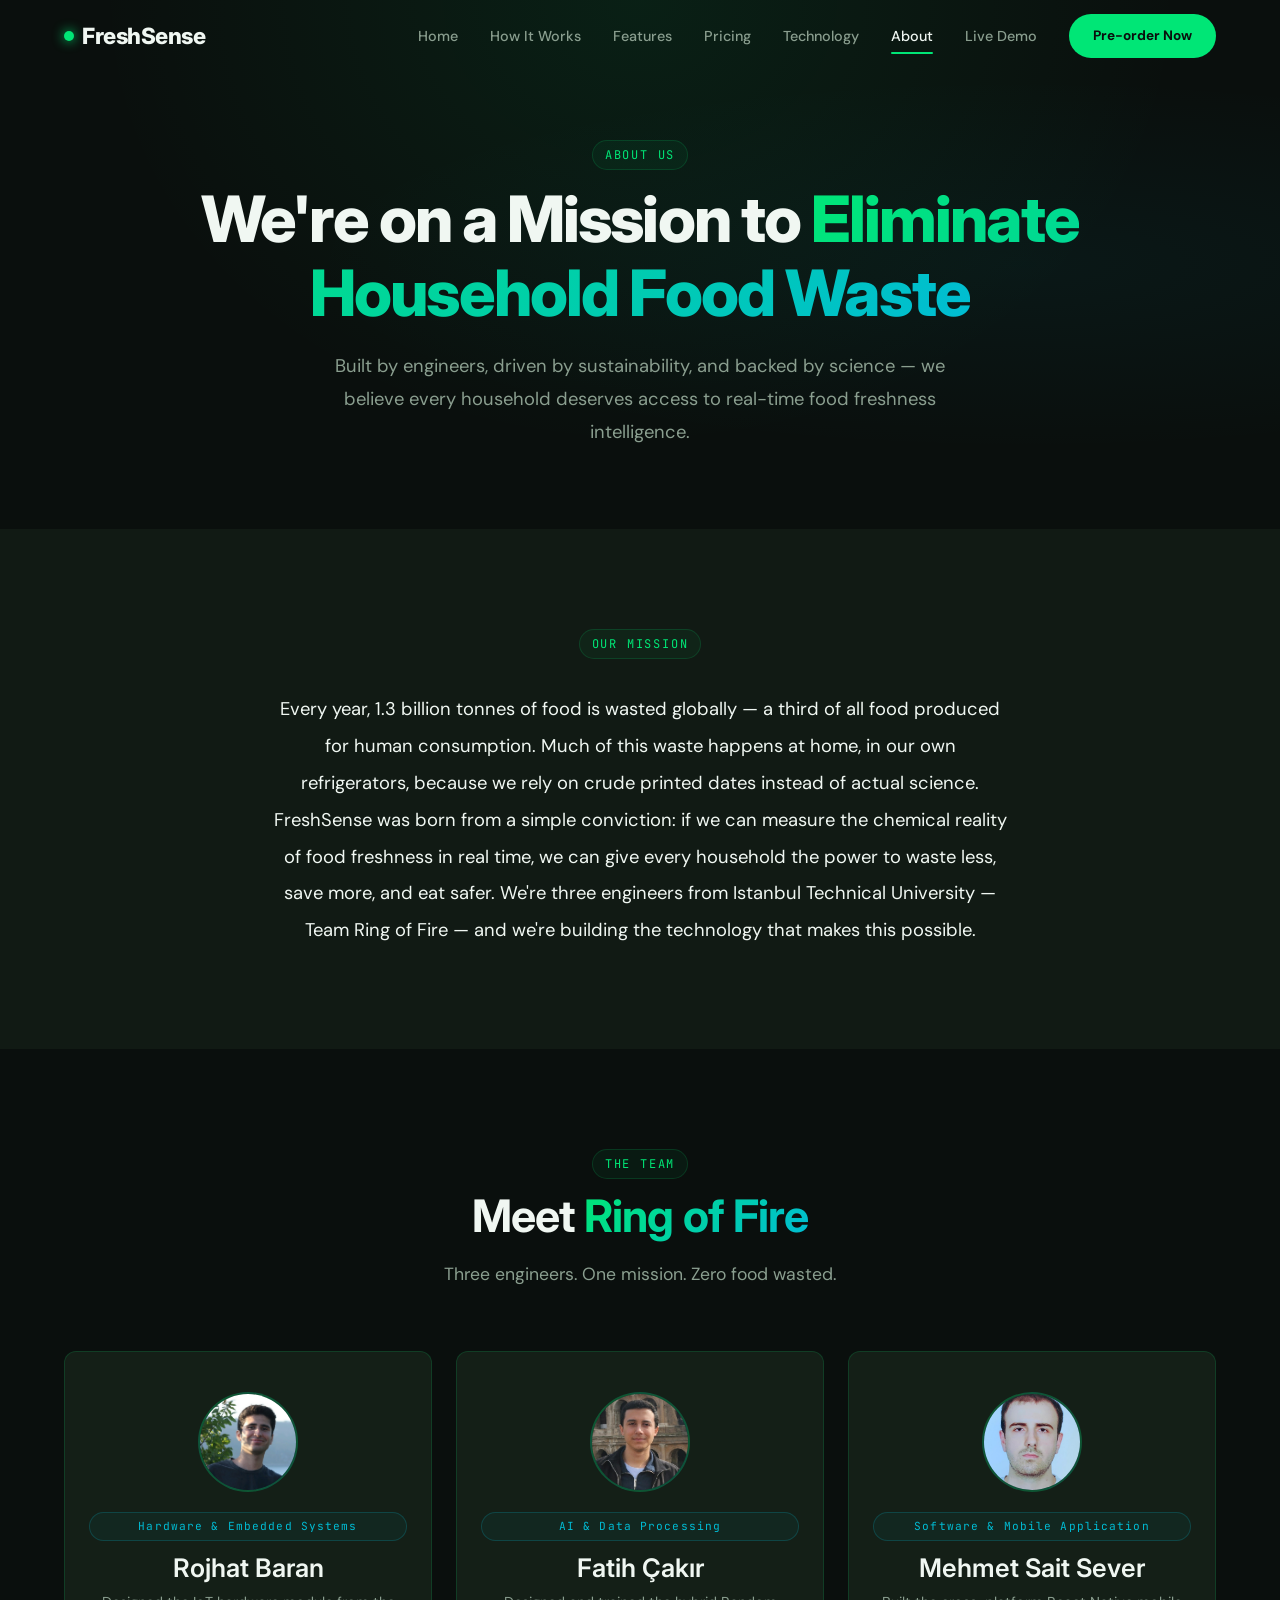
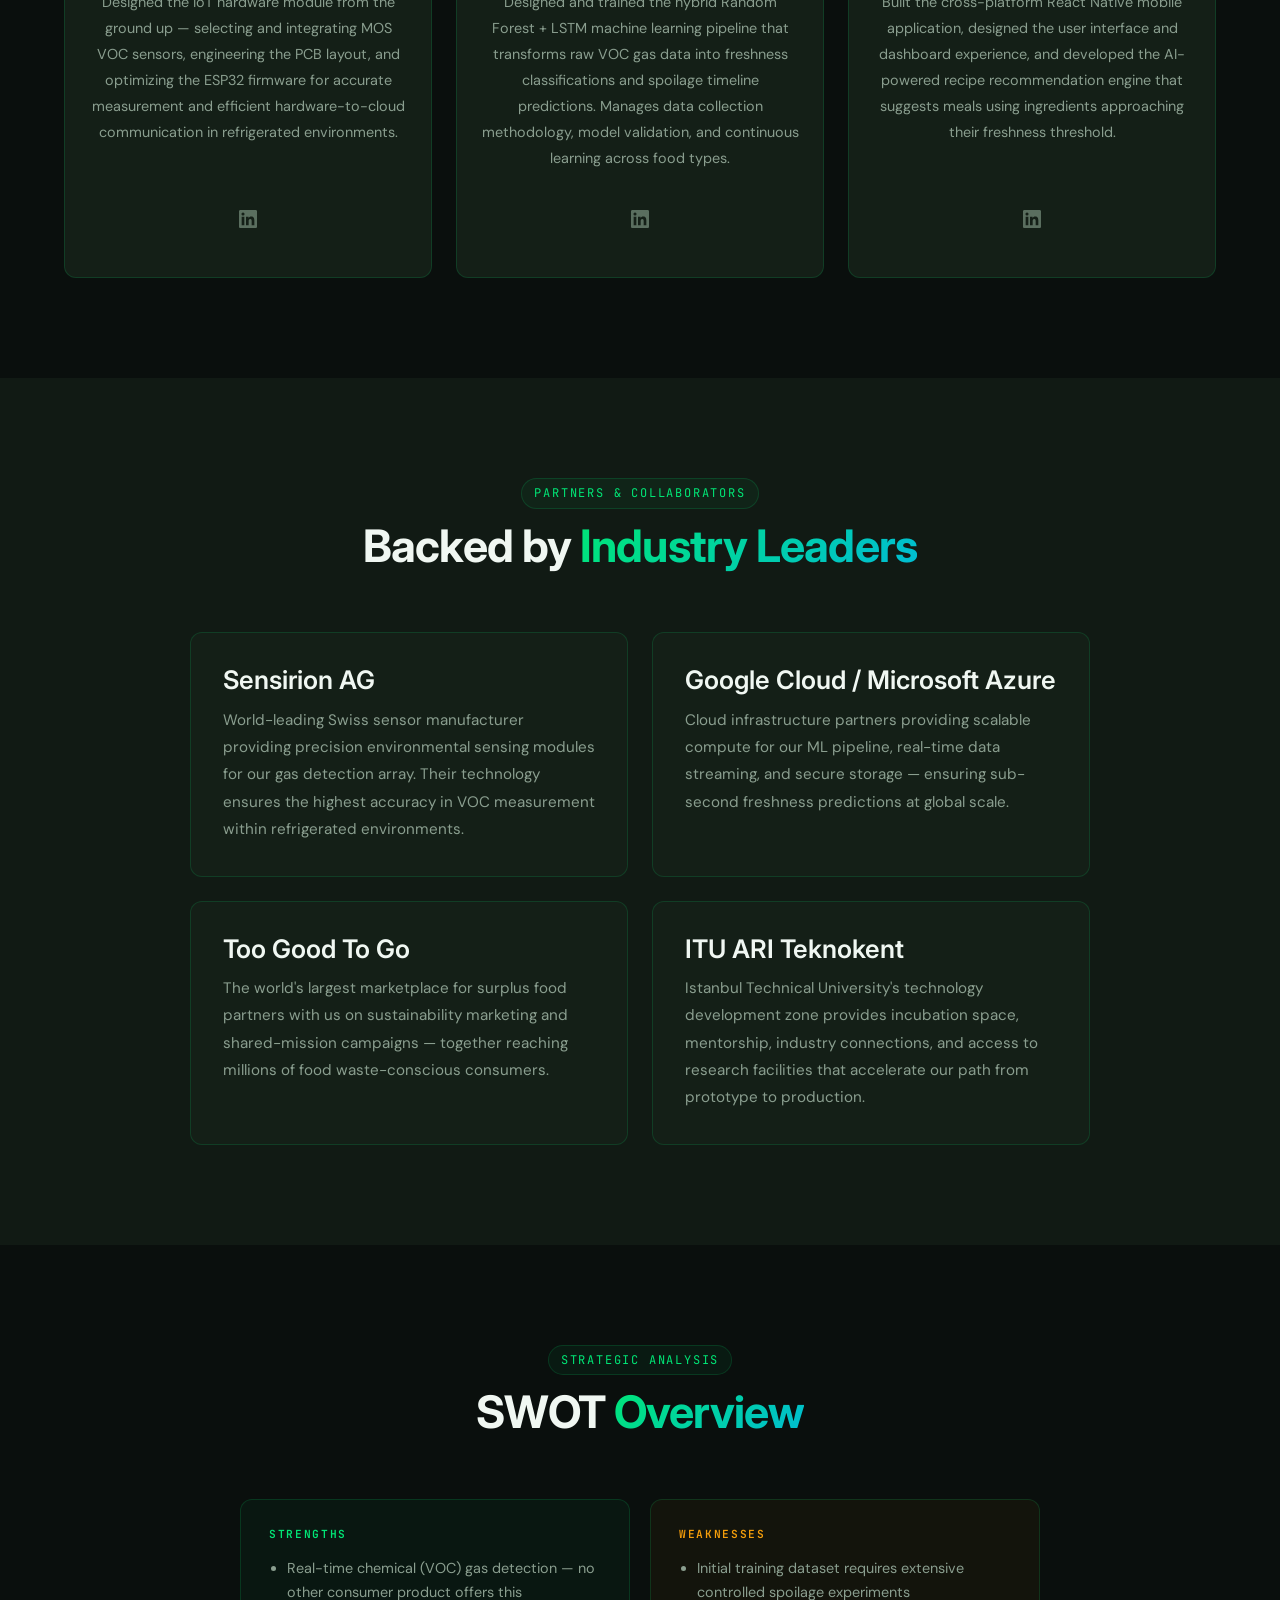
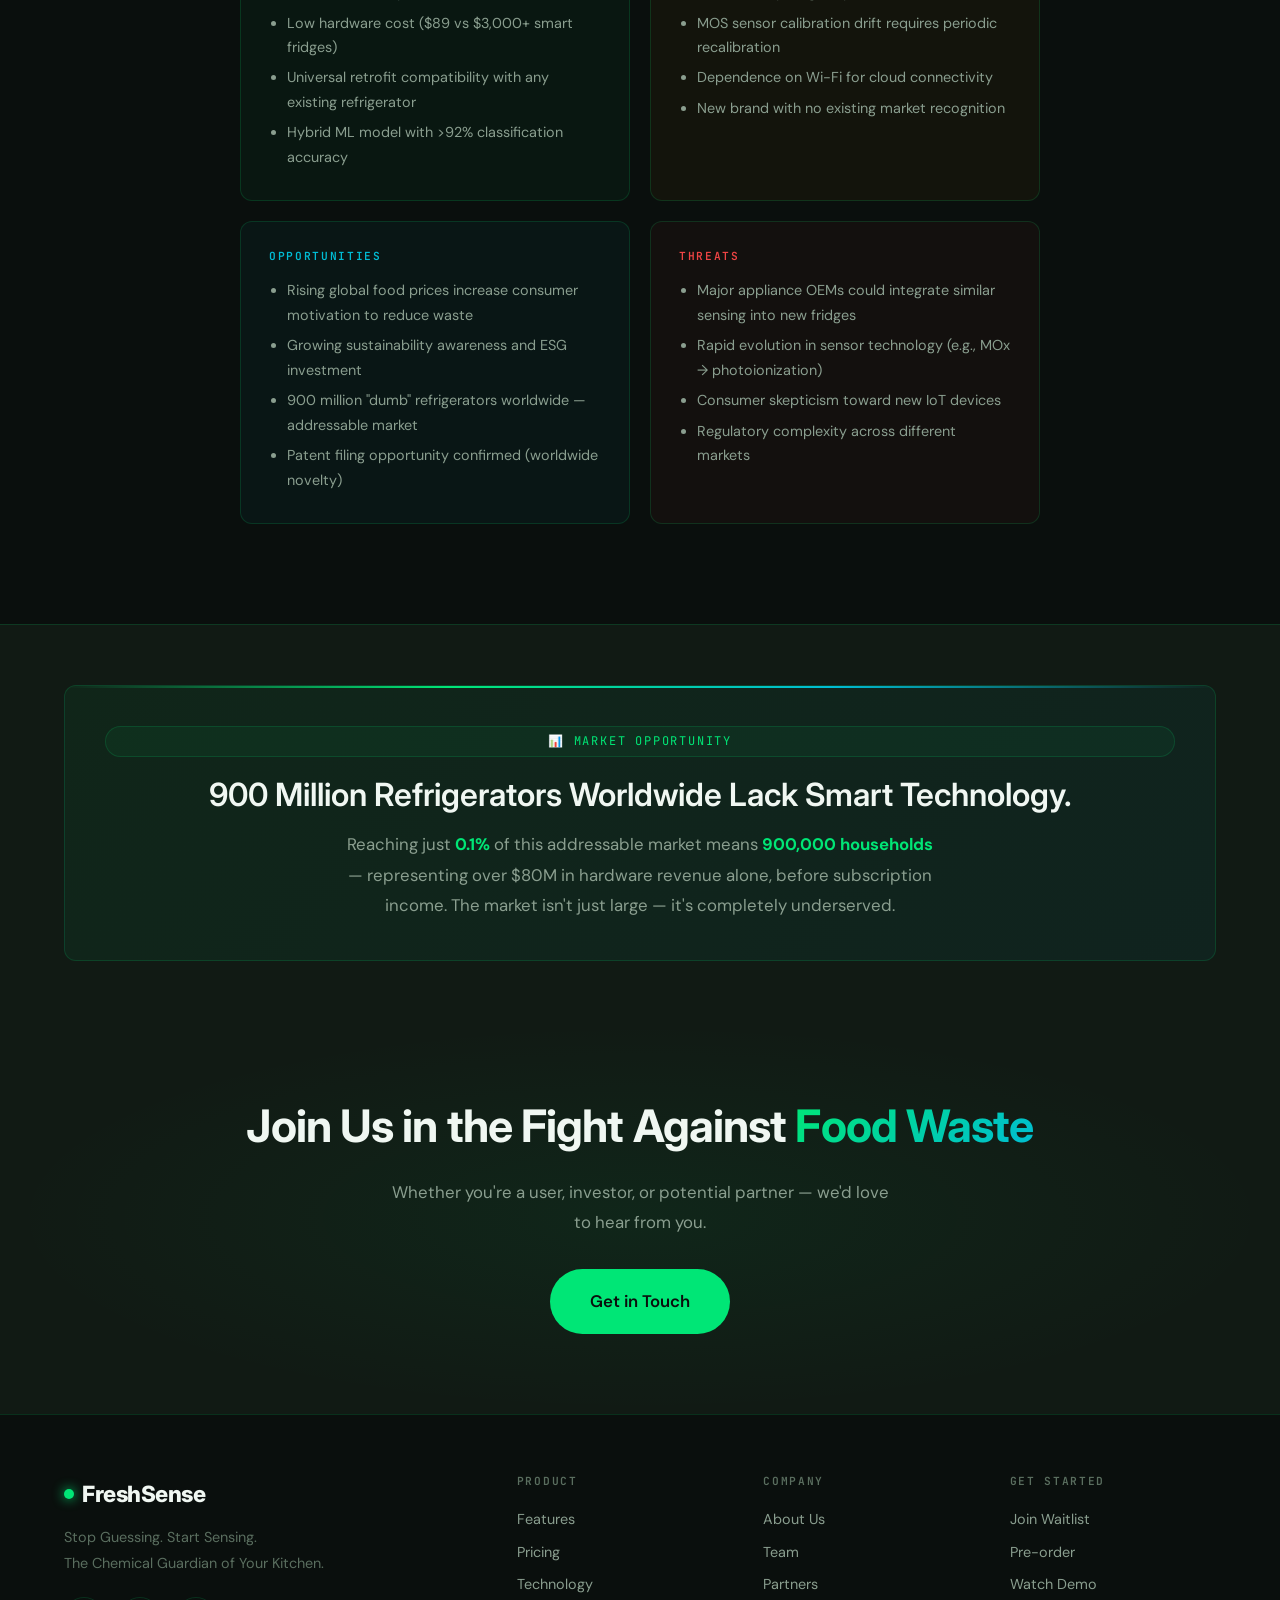
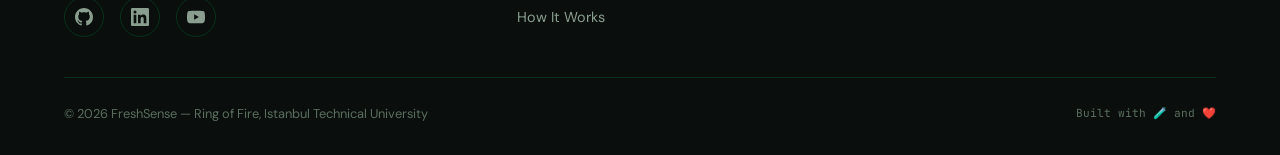
==== commit e734c210: "Add interactive Live Demo page and update navbar links" ====
--- a/about.html
+++ b/about.html
@@ -20,6 +20,7 @@
         <a href="pricing.html">Pricing</a>
         <a href="technology.html">Technology</a>
         <a href="about.html" class="active">About</a>
+        <a href="demo.html">Live Demo</a>
         <a href="waitlist.html" class="nav-cta">Pre-order Now</a>
       </div>
       <button class="nav-toggle" id="navToggle" aria-label="Toggle navigation"><span></span><span></span><span></span></button>
